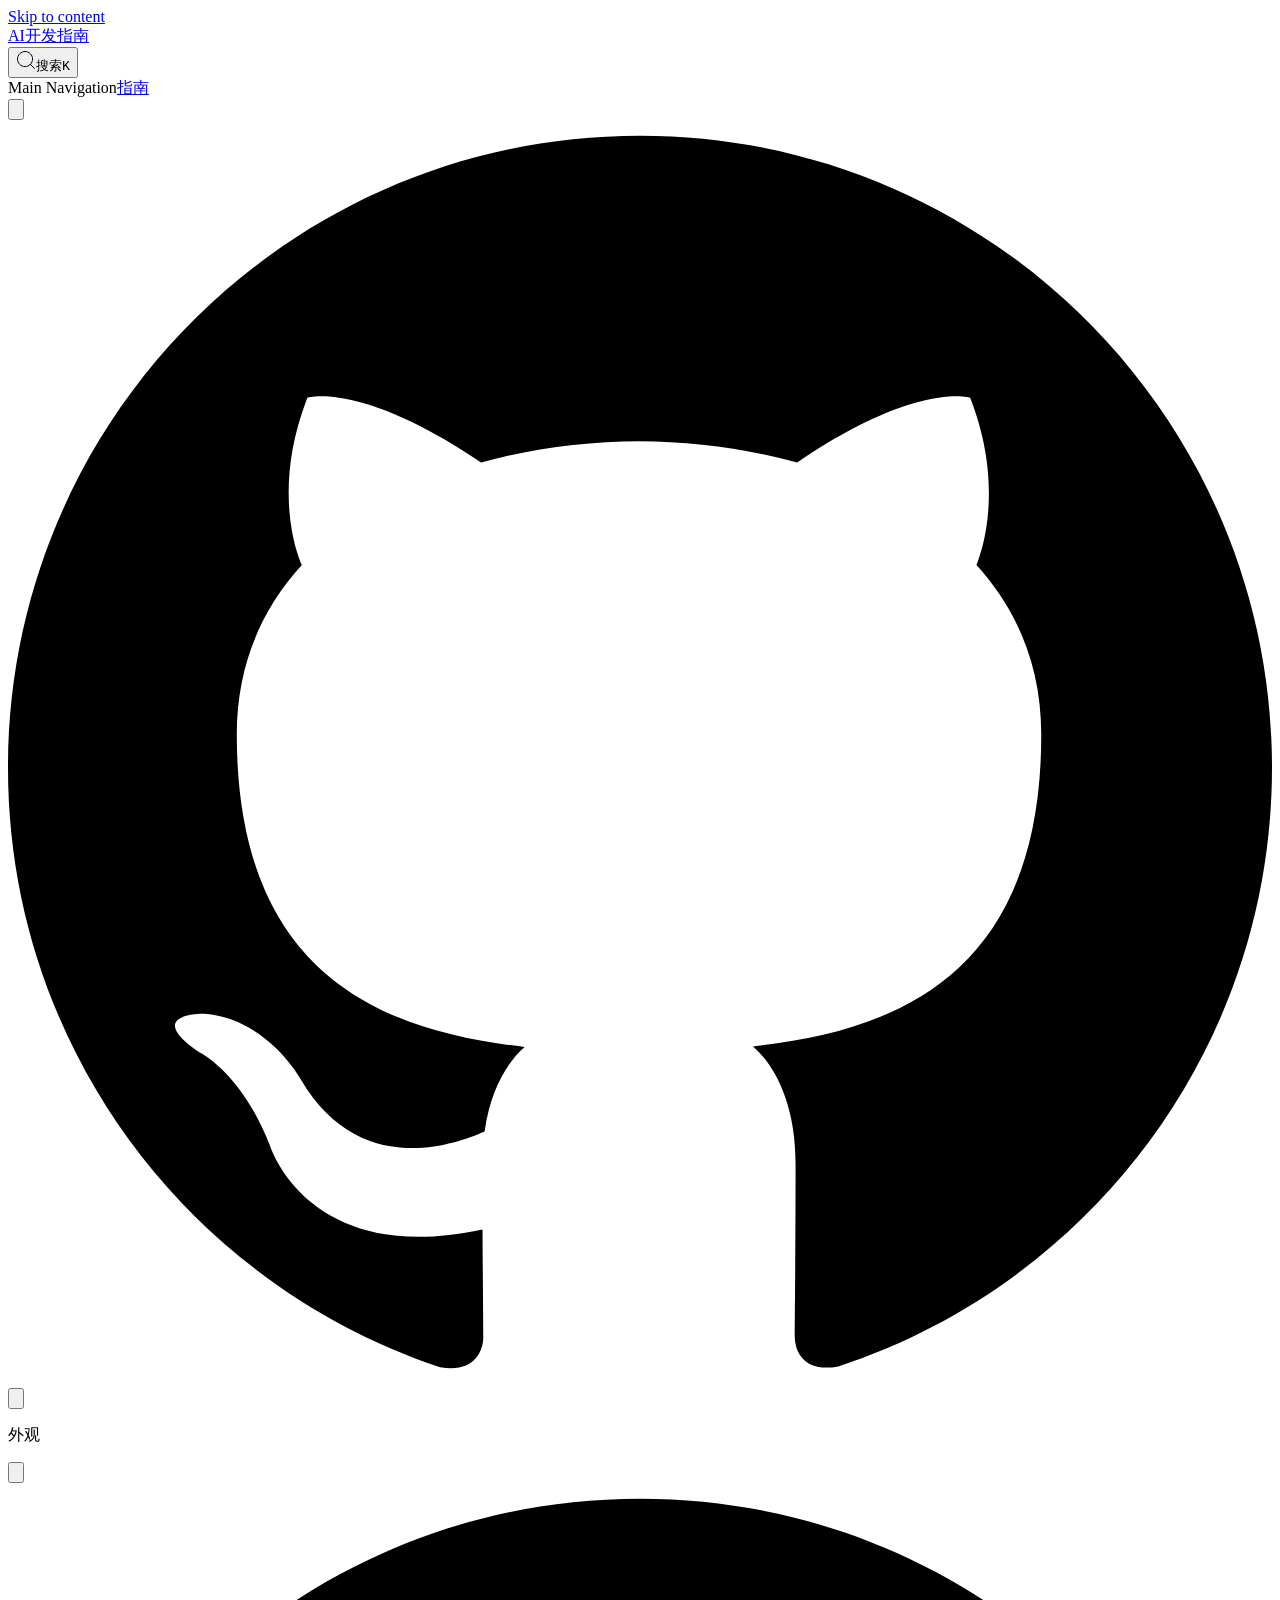
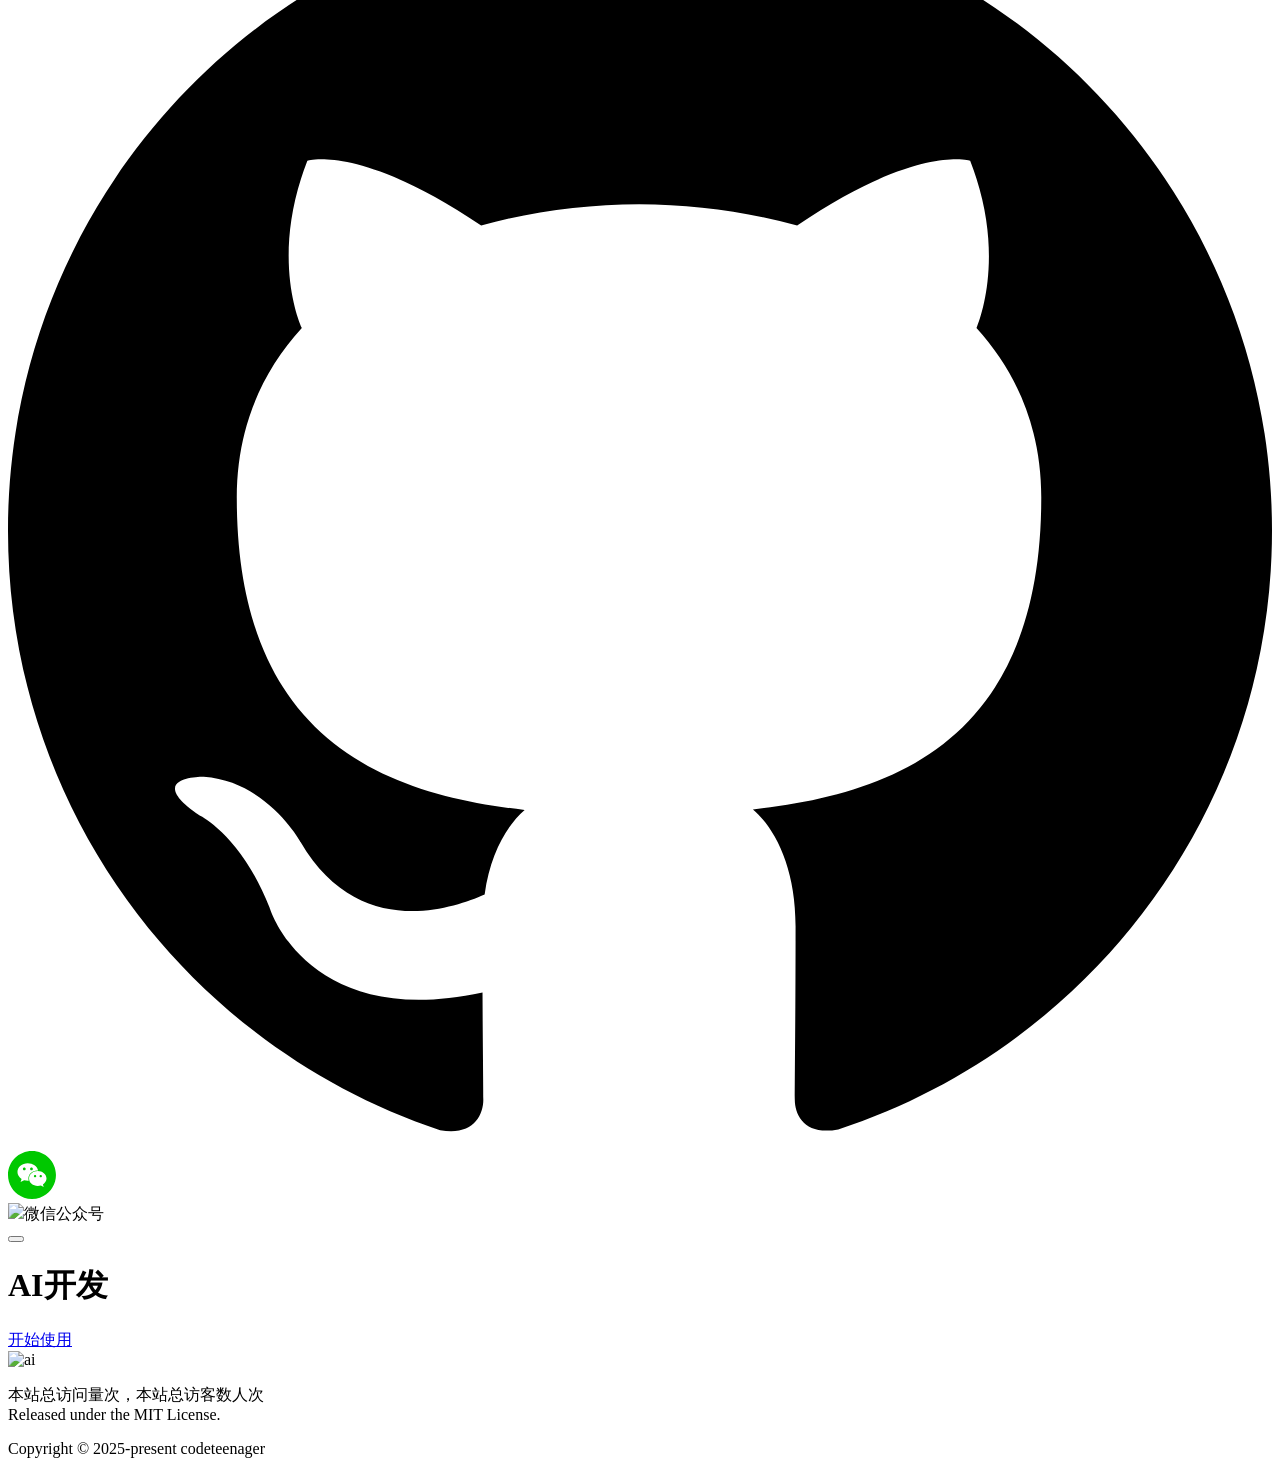
==== index.html @ c63dc7d6 "Deploying to gh-pages from  @ e956823aac131b522f1130455cb0c919889acaf4 🚀" ====
<!DOCTYPE html>
<html lang="en-US" dir="ltr">
  <head>
    <meta charset="utf-8">
    <meta name="viewport" content="width=device-width,initial-scale=1">
    <title>AI开发指南</title>
    <meta name="description" content="AI开发指南">
    <link rel="preload stylesheet" href="/docs/assets/style.d307efa9.css" as="style">
    
    <script type="module" src="/docs/assets/app.c7689773.js"></script>
    <link rel="preload" href="/docs/assets/inter-roman-latin.2ed14f66.woff2" as="font" type="font/woff2" crossorigin="">
    <link rel="modulepreload" href="/docs/assets/chunks/framework.d680e671.js">
    <link rel="modulepreload" href="/docs/assets/chunks/theme.af31222c.js">
    <link rel="modulepreload" href="/docs/assets/index.md.15b6eaf3.lean.js">
    <link rel="icon" href="/favicon.ico">
    <script charset="utf-8" async src="//busuanzi.ibruce.info/busuanzi/2.3/busuanzi.pure.mini.js"></script>
    <script charset="utf-8" async src="https://readmore.openwrite.cn/js/readmore.js"></script>
    <script id="check-dark-mode">(()=>{const e=localStorage.getItem("vitepress-theme-appearance")||"auto",a=window.matchMedia("(prefers-color-scheme: dark)").matches;(!e||e==="auto"?a:e==="dark")&&document.documentElement.classList.add("dark")})();</script>
    <script id="check-mac-os">document.documentElement.classList.toggle("mac",/Mac|iPhone|iPod|iPad/i.test(navigator.platform));</script>
  </head>
  <body>
    <div id="app"><div class="Layout" data-v-5a346dfe><!--[--><!--]--><!--[--><span tabindex="-1" data-v-0f60ec36></span><a href="#VPContent" class="VPSkipLink visually-hidden" data-v-0f60ec36> Skip to content </a><!--]--><!----><header class="VPNav" data-v-5a346dfe data-v-ae24b3ad><div class="VPNavBar" data-v-ae24b3ad data-v-a0fd61f4><div class="container" data-v-a0fd61f4><div class="title" data-v-a0fd61f4><div class="VPNavBarTitle" data-v-a0fd61f4 data-v-86d1bed8><a class="title" href="/docs/" data-v-86d1bed8><!--[--><!--]--><!----><!--[-->AI开发指南<!--]--><!--[--><!--]--></a></div></div><div class="content" data-v-a0fd61f4><div class="curtain" data-v-a0fd61f4></div><div class="content-body" data-v-a0fd61f4><!--[--><!--]--><div class="VPNavBarSearch search" data-v-a0fd61f4><!--[--><!----><div id="local-search"><button type="button" class="DocSearch DocSearch-Button" aria-label="搜索"><span class="DocSearch-Button-Container"><svg class="DocSearch-Search-Icon" width="20" height="20" viewBox="0 0 20 20" aria-label="search icon"><path d="M14.386 14.386l4.0877 4.0877-4.0877-4.0877c-2.9418 2.9419-7.7115 2.9419-10.6533 0-2.9419-2.9418-2.9419-7.7115 0-10.6533 2.9418-2.9419 7.7115-2.9419 10.6533 0 2.9419 2.9418 2.9419 7.7115 0 10.6533z" stroke="currentColor" fill="none" fill-rule="evenodd" stroke-linecap="round" stroke-linejoin="round"></path></svg><span class="DocSearch-Button-Placeholder">搜索</span></span><span class="DocSearch-Button-Keys"><kbd class="DocSearch-Button-Key"></kbd><kbd class="DocSearch-Button-Key">K</kbd></span></button></div><!--]--></div><nav aria-labelledby="main-nav-aria-label" class="VPNavBarMenu menu" data-v-a0fd61f4 data-v-7f418b0f><span id="main-nav-aria-label" class="visually-hidden" data-v-7f418b0f>Main Navigation</span><!--[--><!--[--><a class="VPLink link VPNavBarMenuLink" href="/docs/guide/index.html" tabindex="0" data-v-7f418b0f data-v-42ef59de><!--[--><span data-v-42ef59de>指南</span><!--]--></a><!--]--><!--]--></nav><!----><div class="VPNavBarAppearance appearance" data-v-a0fd61f4 data-v-e6aabb21><button class="VPSwitch VPSwitchAppearance" type="button" role="switch" title="toggle dark mode" aria-checked="false" data-v-e6aabb21 data-v-ce54a7d1 data-v-b1685198><span class="check" data-v-b1685198><span class="icon" data-v-b1685198><!--[--><svg xmlns="http://www.w3.org/2000/svg" aria-hidden="true" focusable="false" viewbox="0 0 24 24" class="sun" data-v-ce54a7d1><path d="M12,18c-3.3,0-6-2.7-6-6s2.7-6,6-6s6,2.7,6,6S15.3,18,12,18zM12,8c-2.2,0-4,1.8-4,4c0,2.2,1.8,4,4,4c2.2,0,4-1.8,4-4C16,9.8,14.2,8,12,8z"></path><path d="M12,4c-0.6,0-1-0.4-1-1V1c0-0.6,0.4-1,1-1s1,0.4,1,1v2C13,3.6,12.6,4,12,4z"></path><path d="M12,24c-0.6,0-1-0.4-1-1v-2c0-0.6,0.4-1,1-1s1,0.4,1,1v2C13,23.6,12.6,24,12,24z"></path><path d="M5.6,6.6c-0.3,0-0.5-0.1-0.7-0.3L3.5,4.9c-0.4-0.4-0.4-1,0-1.4s1-0.4,1.4,0l1.4,1.4c0.4,0.4,0.4,1,0,1.4C6.2,6.5,5.9,6.6,5.6,6.6z"></path><path d="M19.8,20.8c-0.3,0-0.5-0.1-0.7-0.3l-1.4-1.4c-0.4-0.4-0.4-1,0-1.4s1-0.4,1.4,0l1.4,1.4c0.4,0.4,0.4,1,0,1.4C20.3,20.7,20,20.8,19.8,20.8z"></path><path d="M3,13H1c-0.6,0-1-0.4-1-1s0.4-1,1-1h2c0.6,0,1,0.4,1,1S3.6,13,3,13z"></path><path d="M23,13h-2c-0.6,0-1-0.4-1-1s0.4-1,1-1h2c0.6,0,1,0.4,1,1S23.6,13,23,13z"></path><path d="M4.2,20.8c-0.3,0-0.5-0.1-0.7-0.3c-0.4-0.4-0.4-1,0-1.4l1.4-1.4c0.4-0.4,1-0.4,1.4,0s0.4,1,0,1.4l-1.4,1.4C4.7,20.7,4.5,20.8,4.2,20.8z"></path><path d="M18.4,6.6c-0.3,0-0.5-0.1-0.7-0.3c-0.4-0.4-0.4-1,0-1.4l1.4-1.4c0.4-0.4,1-0.4,1.4,0s0.4,1,0,1.4l-1.4,1.4C18.9,6.5,18.6,6.6,18.4,6.6z"></path></svg><svg xmlns="http://www.w3.org/2000/svg" aria-hidden="true" focusable="false" viewbox="0 0 24 24" class="moon" data-v-ce54a7d1><path d="M12.1,22c-0.3,0-0.6,0-0.9,0c-5.5-0.5-9.5-5.4-9-10.9c0.4-4.8,4.2-8.6,9-9c0.4,0,0.8,0.2,1,0.5c0.2,0.3,0.2,0.8-0.1,1.1c-2,2.7-1.4,6.4,1.3,8.4c2.1,1.6,5,1.6,7.1,0c0.3-0.2,0.7-0.3,1.1-0.1c0.3,0.2,0.5,0.6,0.5,1c-0.2,2.7-1.5,5.1-3.6,6.8C16.6,21.2,14.4,22,12.1,22zM9.3,4.4c-2.9,1-5,3.6-5.2,6.8c-0.4,4.4,2.8,8.3,7.2,8.7c2.1,0.2,4.2-0.4,5.8-1.8c1.1-0.9,1.9-2.1,2.4-3.4c-2.5,0.9-5.3,0.5-7.5-1.1C9.2,11.4,8.1,7.7,9.3,4.4z"></path></svg><!--]--></span></span></button></div><div class="VPSocialLinks VPNavBarSocialLinks social-links" data-v-a0fd61f4 data-v-0394ad82 data-v-7bc22406><!--[--><a class="VPSocialLink no-icon" href="https://github.com/codeteenager/FE" aria-label="github" target="_blank" rel="noopener" data-v-7bc22406 data-v-f80f8133><svg role="img" viewBox="0 0 24 24" xmlns="http://www.w3.org/2000/svg"><title>GitHub</title><path d="M12 .297c-6.63 0-12 5.373-12 12 0 5.303 3.438 9.8 8.205 11.385.6.113.82-.258.82-.577 0-.285-.01-1.04-.015-2.04-3.338.724-4.042-1.61-4.042-1.61C4.422 18.07 3.633 17.7 3.633 17.7c-1.087-.744.084-.729.084-.729 1.205.084 1.838 1.236 1.838 1.236 1.07 1.835 2.809 1.305 3.495.998.108-.776.417-1.305.76-1.605-2.665-.3-5.466-1.332-5.466-5.93 0-1.31.465-2.38 1.235-3.22-.135-.303-.54-1.523.105-3.176 0 0 1.005-.322 3.3 1.23.96-.267 1.98-.399 3-.405 1.02.006 2.04.138 3 .405 2.28-1.552 3.285-1.23 3.285-1.23.645 1.653.24 2.873.12 3.176.765.84 1.23 1.91 1.23 3.22 0 4.61-2.805 5.625-5.475 5.92.42.36.81 1.096.81 2.22 0 1.606-.015 2.896-.015 3.286 0 .315.21.69.825.57C20.565 22.092 24 17.592 24 12.297c0-6.627-5.373-12-12-12"/></svg></a><!--]--></div><div class="VPFlyout VPNavBarExtra extra" data-v-a0fd61f4 data-v-40855f84 data-v-9c007e85><button type="button" class="button" aria-haspopup="true" aria-expanded="false" aria-label="extra navigation" data-v-9c007e85><svg xmlns="http://www.w3.org/2000/svg" aria-hidden="true" focusable="false" viewbox="0 0 24 24" class="icon" data-v-9c007e85><circle cx="12" cy="12" r="2"></circle><circle cx="19" cy="12" r="2"></circle><circle cx="5" cy="12" r="2"></circle></svg></button><div class="menu" data-v-9c007e85><div class="VPMenu" data-v-9c007e85 data-v-e7ea1737><!----><!--[--><!--[--><!----><div class="group" data-v-40855f84><div class="item appearance" data-v-40855f84><p class="label" data-v-40855f84>外观</p><div class="appearance-action" data-v-40855f84><button class="VPSwitch VPSwitchAppearance" type="button" role="switch" title="toggle dark mode" aria-checked="false" data-v-40855f84 data-v-ce54a7d1 data-v-b1685198><span class="check" data-v-b1685198><span class="icon" data-v-b1685198><!--[--><svg xmlns="http://www.w3.org/2000/svg" aria-hidden="true" focusable="false" viewbox="0 0 24 24" class="sun" data-v-ce54a7d1><path d="M12,18c-3.3,0-6-2.7-6-6s2.7-6,6-6s6,2.7,6,6S15.3,18,12,18zM12,8c-2.2,0-4,1.8-4,4c0,2.2,1.8,4,4,4c2.2,0,4-1.8,4-4C16,9.8,14.2,8,12,8z"></path><path d="M12,4c-0.6,0-1-0.4-1-1V1c0-0.6,0.4-1,1-1s1,0.4,1,1v2C13,3.6,12.6,4,12,4z"></path><path d="M12,24c-0.6,0-1-0.4-1-1v-2c0-0.6,0.4-1,1-1s1,0.4,1,1v2C13,23.6,12.6,24,12,24z"></path><path d="M5.6,6.6c-0.3,0-0.5-0.1-0.7-0.3L3.5,4.9c-0.4-0.4-0.4-1,0-1.4s1-0.4,1.4,0l1.4,1.4c0.4,0.4,0.4,1,0,1.4C6.2,6.5,5.9,6.6,5.6,6.6z"></path><path d="M19.8,20.8c-0.3,0-0.5-0.1-0.7-0.3l-1.4-1.4c-0.4-0.4-0.4-1,0-1.4s1-0.4,1.4,0l1.4,1.4c0.4,0.4,0.4,1,0,1.4C20.3,20.7,20,20.8,19.8,20.8z"></path><path d="M3,13H1c-0.6,0-1-0.4-1-1s0.4-1,1-1h2c0.6,0,1,0.4,1,1S3.6,13,3,13z"></path><path d="M23,13h-2c-0.6,0-1-0.4-1-1s0.4-1,1-1h2c0.6,0,1,0.4,1,1S23.6,13,23,13z"></path><path d="M4.2,20.8c-0.3,0-0.5-0.1-0.7-0.3c-0.4-0.4-0.4-1,0-1.4l1.4-1.4c0.4-0.4,1-0.4,1.4,0s0.4,1,0,1.4l-1.4,1.4C4.7,20.7,4.5,20.8,4.2,20.8z"></path><path d="M18.4,6.6c-0.3,0-0.5-0.1-0.7-0.3c-0.4-0.4-0.4-1,0-1.4l1.4-1.4c0.4-0.4,1-0.4,1.4,0s0.4,1,0,1.4l-1.4,1.4C18.9,6.5,18.6,6.6,18.4,6.6z"></path></svg><svg xmlns="http://www.w3.org/2000/svg" aria-hidden="true" focusable="false" viewbox="0 0 24 24" class="moon" data-v-ce54a7d1><path d="M12.1,22c-0.3,0-0.6,0-0.9,0c-5.5-0.5-9.5-5.4-9-10.9c0.4-4.8,4.2-8.6,9-9c0.4,0,0.8,0.2,1,0.5c0.2,0.3,0.2,0.8-0.1,1.1c-2,2.7-1.4,6.4,1.3,8.4c2.1,1.6,5,1.6,7.1,0c0.3-0.2,0.7-0.3,1.1-0.1c0.3,0.2,0.5,0.6,0.5,1c-0.2,2.7-1.5,5.1-3.6,6.8C16.6,21.2,14.4,22,12.1,22zM9.3,4.4c-2.9,1-5,3.6-5.2,6.8c-0.4,4.4,2.8,8.3,7.2,8.7c2.1,0.2,4.2-0.4,5.8-1.8c1.1-0.9,1.9-2.1,2.4-3.4c-2.5,0.9-5.3,0.5-7.5-1.1C9.2,11.4,8.1,7.7,9.3,4.4z"></path></svg><!--]--></span></span></button></div></div></div><div class="group" data-v-40855f84><div class="item social-links" data-v-40855f84><div class="VPSocialLinks social-links-list" data-v-40855f84 data-v-7bc22406><!--[--><a class="VPSocialLink no-icon" href="https://github.com/codeteenager/FE" aria-label="github" target="_blank" rel="noopener" data-v-7bc22406 data-v-f80f8133><svg role="img" viewBox="0 0 24 24" xmlns="http://www.w3.org/2000/svg"><title>GitHub</title><path d="M12 .297c-6.63 0-12 5.373-12 12 0 5.303 3.438 9.8 8.205 11.385.6.113.82-.258.82-.577 0-.285-.01-1.04-.015-2.04-3.338.724-4.042-1.61-4.042-1.61C4.422 18.07 3.633 17.7 3.633 17.7c-1.087-.744.084-.729.084-.729 1.205.084 1.838 1.236 1.838 1.236 1.07 1.835 2.809 1.305 3.495.998.108-.776.417-1.305.76-1.605-2.665-.3-5.466-1.332-5.466-5.93 0-1.31.465-2.38 1.235-3.22-.135-.303-.54-1.523.105-3.176 0 0 1.005-.322 3.3 1.23.96-.267 1.98-.399 3-.405 1.02.006 2.04.138 3 .405 2.28-1.552 3.285-1.23 3.285-1.23.645 1.653.24 2.873.12 3.176.765.84 1.23 1.91 1.23 3.22 0 4.61-2.805 5.625-5.475 5.92.42.36.81 1.096.81 2.22 0 1.606-.015 2.896-.015 3.286 0 .315.21.69.825.57C20.565 22.092 24 17.592 24 12.297c0-6.627-5.373-12-12-12"/></svg></a><!--]--></div></div></div><!--]--><!--]--></div></div></div><!--[--><!--[--><!--[--><div class="VPSocialLinks VPNavBarSocialLinks social-links" data-v-3c843f7c><a class="VPSocialLink app" aria-label="weixin" data-v-3c843f7c><svg t="1701186907114" class="icon" viewBox="0 0 1024 1024" version="1.1" xmlns="http://www.w3.org/2000/svg" p-id="17908" width="48" height="48" data-v-3c843f7c><path d="M347.729118 353.0242c-16.487119 0-29.776737 13.389539-29.776737 29.776737S331.241998 412.677596 347.729118 412.677596s29.776737-13.389539 29.776737-29.776737-13.289617-29.876659-29.776737-29.876659zM577.749415 511.800156c-13.689305 0-24.880562 11.091335-24.880563 24.880562 0 13.689305 11.091335 24.880562 24.880563 24.880562 13.689305 0 24.880562-11.191257 24.880562-24.880562s-11.191257-24.880562-24.880562-24.880562zM500.909446 412.677596c16.487119 0 29.776737-13.389539 29.776737-29.776737s-13.389539-29.776737-29.776737-29.776737c-16.487119 0-29.776737 13.389539-29.776737 29.776737s13.289617 29.776737 29.776737 29.776737zM698.455113 511.600312c-13.689305 0-24.880562 11.091335-24.880562 24.880562 0 13.689305 11.091335 24.880562 24.880562 24.880562 13.689305 0 24.880562-11.091335 24.880562-24.880562-0.099922-13.689305-11.191257-24.880562-24.880562-24.880562z" fill="#00C800" p-id="17909" data-v-3c843f7c></path><path d="M511.601093 0.799375C229.12178 0.799375 0.000781 229.820453 0.000781 512.399688s229.021077 511.600312 511.600312 511.600312 511.600312-229.021077 511.600312-511.600312S794.180328 0.799375 511.601093 0.799375z m-90.229508 634.504294c-27.37861 0-49.361436-5.595628-76.839969-10.991413l-76.640125 38.469945 21.882904-65.948477c-54.957065-38.370023-87.73146-87.831382-87.73146-148.084309 0-104.318501 98.722873-186.554254 219.32865-186.554255 107.815769 0 202.34192 65.648712 221.327088 153.979703-6.994536-0.799375-13.989071-1.298985-21.083529-1.298985-104.118657 0-186.454333 77.739266-186.454332 173.564403 0 15.98751 2.498048 31.275566 6.794692 45.964091-6.794692 0.599532-13.689305 0.899297-20.583919 0.899297z m323.547228 76.839969l16.48712 54.757221-60.153006-32.874317c-21.882904 5.495706-43.965652 10.991413-65.848555 10.991413-104.318501 0-186.554254-71.344262-186.554255-159.175644 0-87.631538 82.135831-159.175644 186.554255-159.175644 98.523029 0 186.254489 71.444184 186.254488 159.175644 0.099922 49.461358-32.774395 93.227166-76.740047 126.301327z" fill="#00C800" p-id="17910" data-v-3c843f7c></path></svg><div class="qrcode" data-v-3c843f7c><img class="icon" src="/docs/weixin.jpg" data-v-3c843f7c><span data-v-3c843f7c>微信公众号</span></div></a></div><!--]--><!--]--><!--]--><button type="button" class="VPNavBarHamburger hamburger" aria-label="mobile navigation" aria-expanded="false" aria-controls="VPNavScreen" data-v-a0fd61f4 data-v-e5dd9c1c><span class="container" data-v-e5dd9c1c><span class="top" data-v-e5dd9c1c></span><span class="middle" data-v-e5dd9c1c></span><span class="bottom" data-v-e5dd9c1c></span></span></button></div></div></div></div><!----></header><!----><!----><div class="VPContent is-home" id="VPContent" data-v-5a346dfe data-v-669faec9><div class="VPHome" data-v-669faec9 data-v-d82743a8><!--[--><!--]--><div class="VPHero has-image VPHomeHero" data-v-d82743a8 data-v-da5d1713><div class="container" data-v-da5d1713><div class="main" data-v-da5d1713><!--[--><h1 class="name" data-v-da5d1713><span class="clip" data-v-da5d1713>AI开发</span></h1><!----><!----><!--]--><div class="actions" data-v-da5d1713><!--[--><div class="action" data-v-da5d1713><a class="VPButton medium brand" href="/docs/guide/index.html" data-v-da5d1713 data-v-c1c5efc1>开始使用</a></div><!--]--></div></div><div class="image" data-v-da5d1713><div class="image-container" data-v-da5d1713><div class="image-bg" data-v-da5d1713></div><!--[--><!--[--><img class="VPImage image-src" src="/docs/banner.png" alt="ai" data-v-8426fc1a><!--]--><!--]--></div></div></div></div><!--[--><!--]--><!--[--><!--]--><!----><!--[--><!--]--><div style="position:relative;" data-v-d82743a8><div></div></div></div></div><footer class="VPFooter" data-v-5a346dfe data-v-e03eb2e1><div class="container" data-v-e03eb2e1><p class="message" data-v-e03eb2e1><span id="busuanzi_container_site_pv">本站总访问量<span id="busuanzi_value_site_pv"></span>次，本站总访客数<span id="busuanzi_value_site_uv"></span>人次</span><br/>Released under the MIT License.</p><p class="copyright" data-v-e03eb2e1>Copyright © 2025-present codeteenager</p></div></footer><!--[--><!--]--></div></div>
    <script>window.__VP_HASH_MAP__=JSON.parse("{\"index.md\":\"15b6eaf3\",\"guide_index.md\":\"867c8b36\"}");window.__VP_SITE_DATA__=JSON.parse("{\"lang\":\"en-US\",\"dir\":\"ltr\",\"title\":\"AI开发指南\",\"description\":\"AI开发指南\",\"base\":\"/docs/\",\"head\":[],\"appearance\":true,\"themeConfig\":{\"returnToTopLabel\":\"返回顶部\",\"darkModeSwitchLabel\":\"外观\",\"sidebarMenuLabel\":\"菜单\",\"search\":{\"provider\":\"local\",\"options\":{\"translations\":{\"button\":{\"buttonText\":\"搜索\",\"buttonAriaLabel\":\"搜索\"},\"modal\":{\"noResultsText\":\"无法找到相关结果\",\"resetButtonTitle\":\"清除查询条件\",\"footer\":{\"selectText\":\"选择\",\"navigateText\":\"切换\"}}}}},\"outlineBadges\":true,\"outlineTitle\":\"在本页面\",\"lastUpdatedText\":\"最近更新时间\",\"nav\":[{\"text\":\"指南\",\"link\":\"/guide/index\"}],\"footer\":{\"message\":\"<span id=\\\"busuanzi_container_site_pv\\\">本站总访问量<span id=\\\"busuanzi_value_site_pv\\\"></span>次，本站总访客数<span id=\\\"busuanzi_value_site_uv\\\"></span>人次</span><br/>Released under the MIT License.\",\"copyright\":\"Copyright © 2025-present codeteenager\"},\"socialLinks\":[{\"icon\":\"github\",\"link\":\"https://github.com/codeteenager/FE\"}],\"sidebar\":{\"/guide/\":[{\"text\":\"AI开发\",\"items\":[{\"text\":\"介绍\",\"link\":\"/guide/index\"}]}]},\"docFooter\":{\"prev\":\"上一页\",\"next\":\"下一页\"}},\"locales\":{},\"scrollOffset\":90,\"cleanUrls\":false}");</script>
    
  </body>
</html>
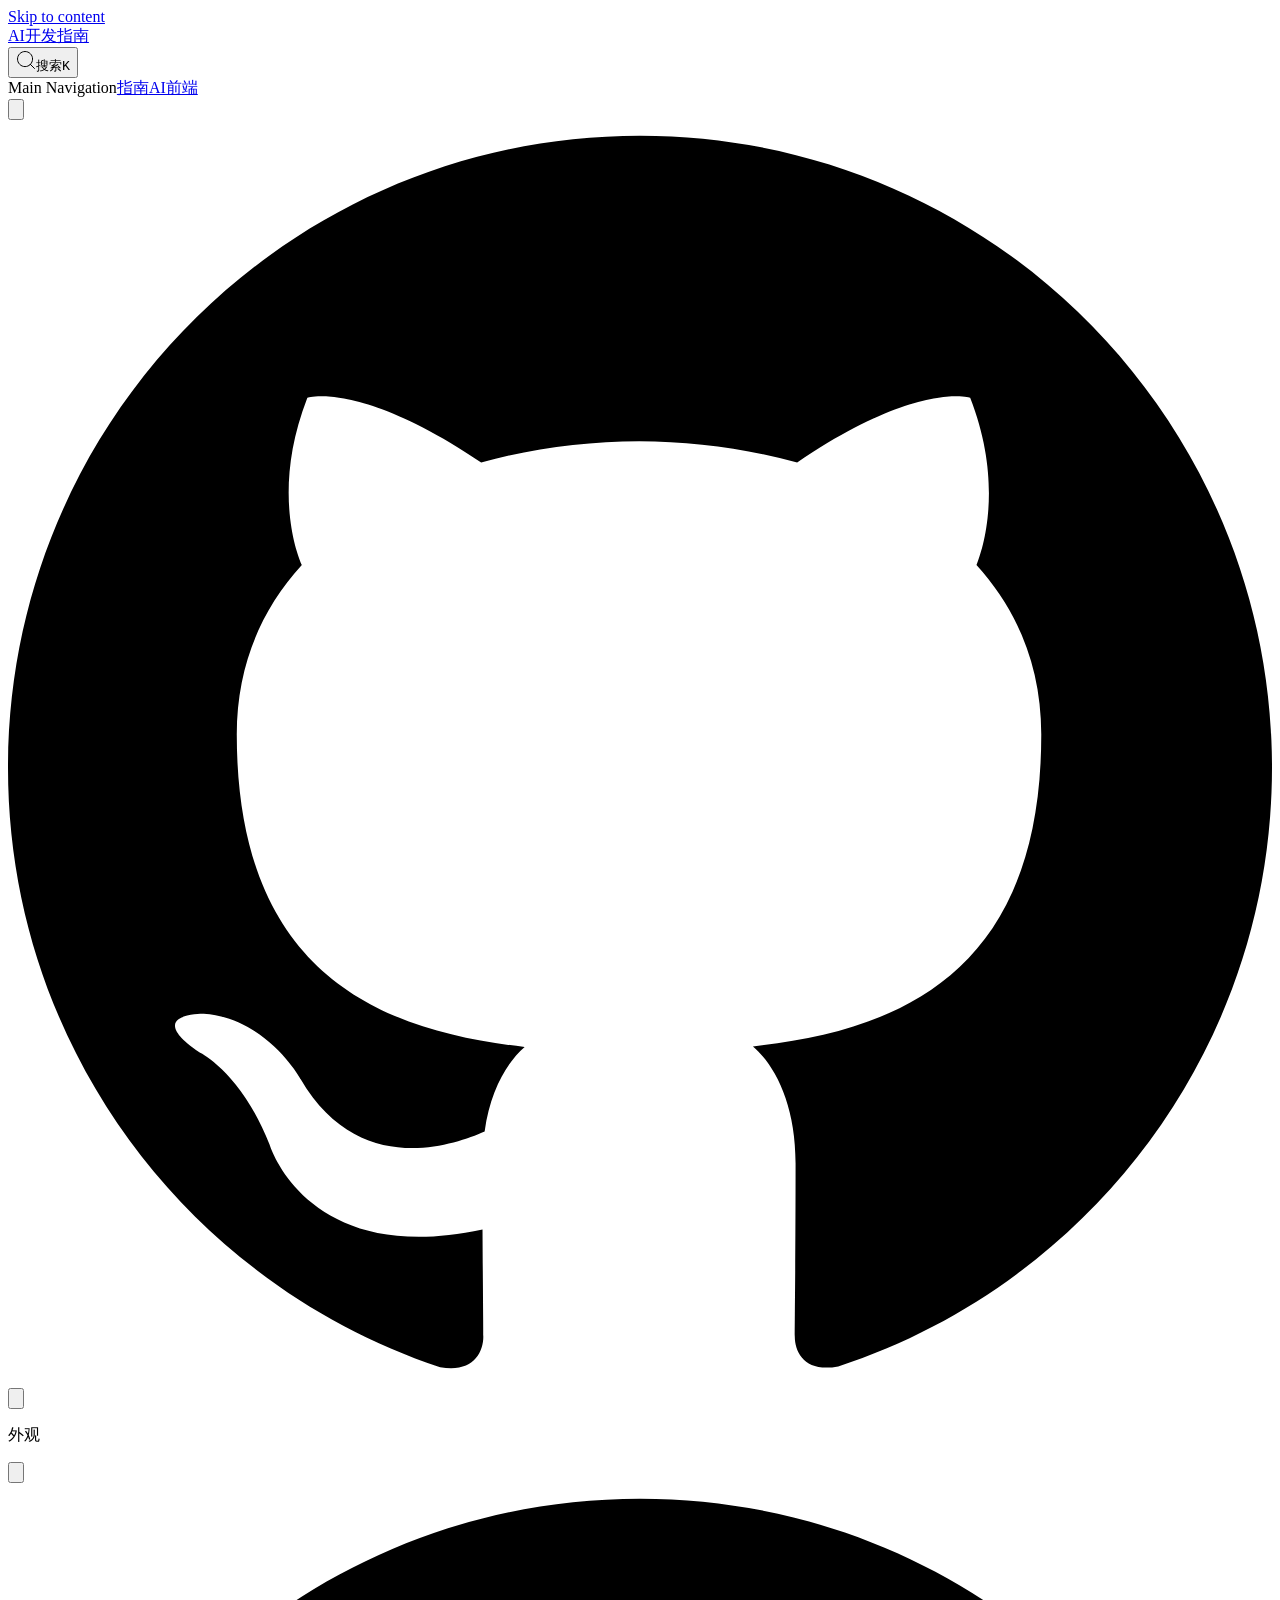
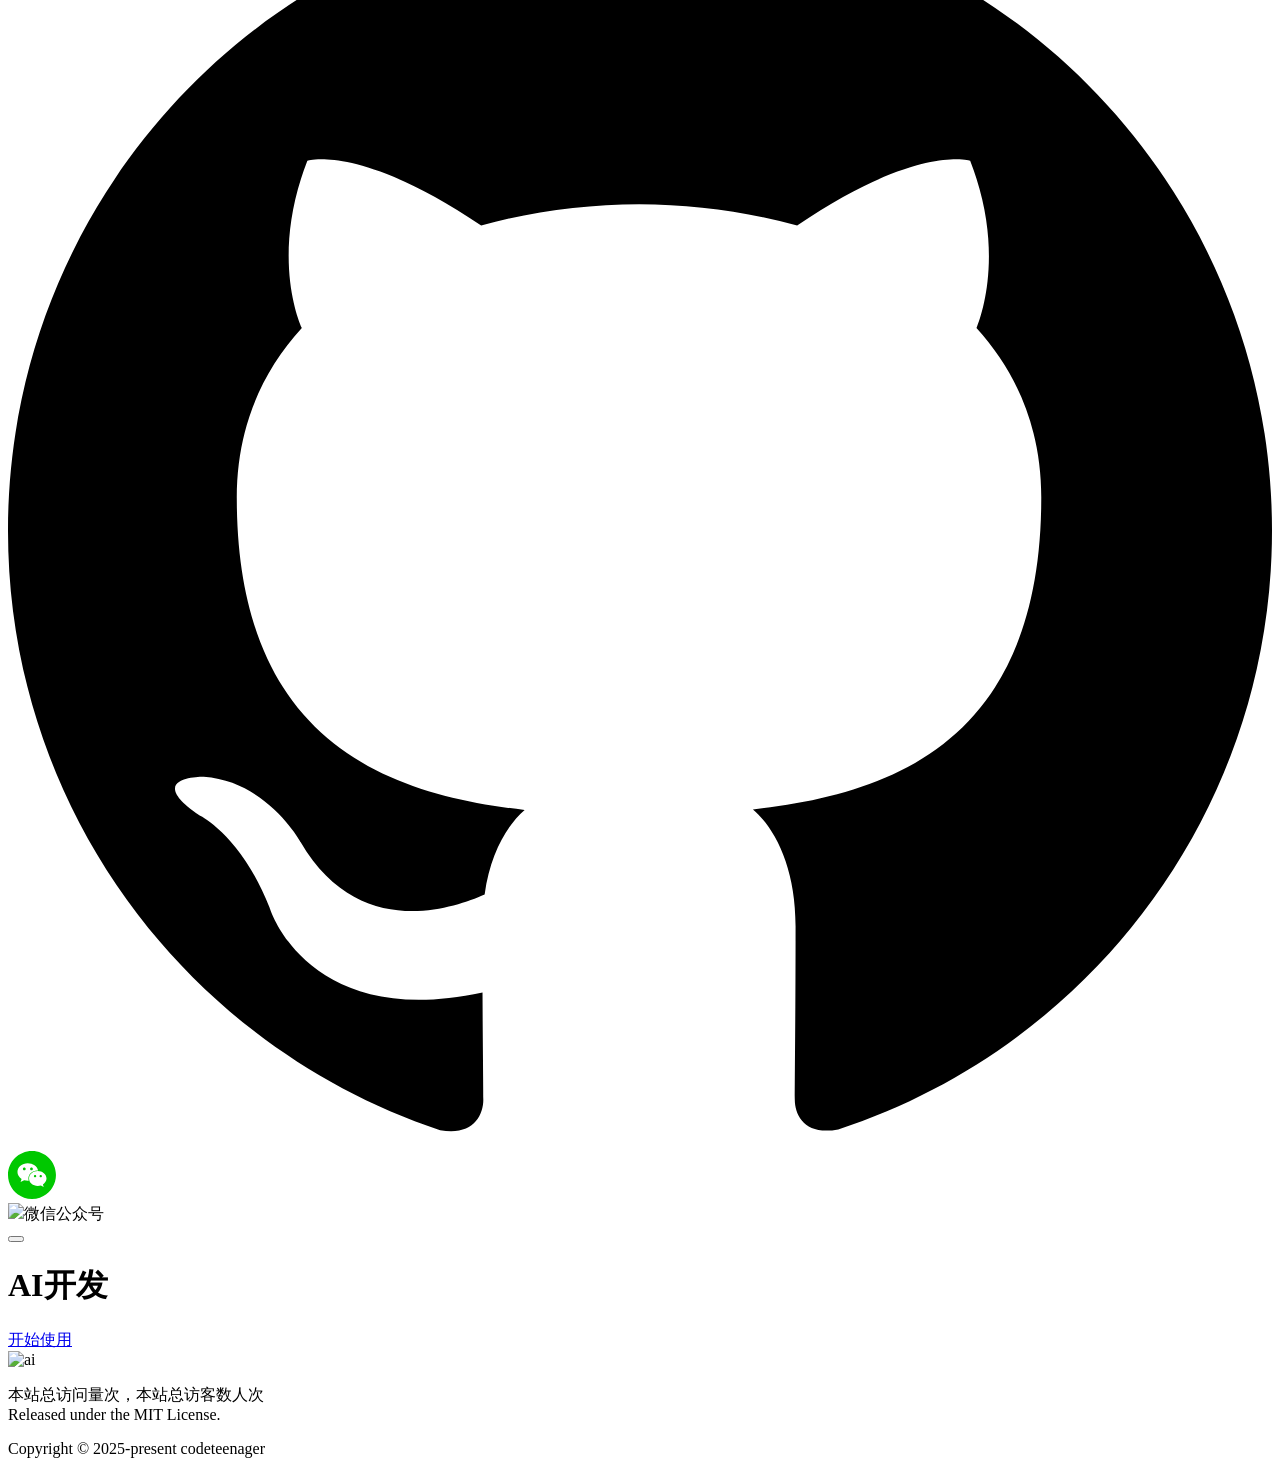
==== commit 3457b1b8: "Deploying to gh-pages from  @ 2adb23307ee5b996351b82f57587b954a636701d 🚀" ====
--- a/index.html
+++ b/index.html
@@ -7,11 +7,11 @@
     <meta name="description" content="AI开发指南">
     <link rel="preload stylesheet" href="/docs/assets/style.d307efa9.css" as="style">
     
-    <script type="module" src="/docs/assets/app.c7689773.js"></script>
+    <script type="module" src="/docs/assets/app.07133865.js"></script>
     <link rel="preload" href="/docs/assets/inter-roman-latin.2ed14f66.woff2" as="font" type="font/woff2" crossorigin="">
-    <link rel="modulepreload" href="/docs/assets/chunks/framework.d680e671.js">
-    <link rel="modulepreload" href="/docs/assets/chunks/theme.af31222c.js">
-    <link rel="modulepreload" href="/docs/assets/index.md.15b6eaf3.lean.js">
+    <link rel="modulepreload" href="/docs/assets/chunks/framework.68480265.js">
+    <link rel="modulepreload" href="/docs/assets/chunks/theme.44f3438e.js">
+    <link rel="modulepreload" href="/docs/assets/index.md.a7555324.lean.js">
     <link rel="icon" href="/favicon.ico">
     <script charset="utf-8" async src="//busuanzi.ibruce.info/busuanzi/2.3/busuanzi.pure.mini.js"></script>
     <script charset="utf-8" async src="https://readmore.openwrite.cn/js/readmore.js"></script>
@@ -19,8 +19,8 @@
     <script id="check-mac-os">document.documentElement.classList.toggle("mac",/Mac|iPhone|iPod|iPad/i.test(navigator.platform));</script>
   </head>
   <body>
-    <div id="app"><div class="Layout" data-v-5a346dfe><!--[--><!--]--><!--[--><span tabindex="-1" data-v-0f60ec36></span><a href="#VPContent" class="VPSkipLink visually-hidden" data-v-0f60ec36> Skip to content </a><!--]--><!----><header class="VPNav" data-v-5a346dfe data-v-ae24b3ad><div class="VPNavBar" data-v-ae24b3ad data-v-a0fd61f4><div class="container" data-v-a0fd61f4><div class="title" data-v-a0fd61f4><div class="VPNavBarTitle" data-v-a0fd61f4 data-v-86d1bed8><a class="title" href="/docs/" data-v-86d1bed8><!--[--><!--]--><!----><!--[-->AI开发指南<!--]--><!--[--><!--]--></a></div></div><div class="content" data-v-a0fd61f4><div class="curtain" data-v-a0fd61f4></div><div class="content-body" data-v-a0fd61f4><!--[--><!--]--><div class="VPNavBarSearch search" data-v-a0fd61f4><!--[--><!----><div id="local-search"><button type="button" class="DocSearch DocSearch-Button" aria-label="搜索"><span class="DocSearch-Button-Container"><svg class="DocSearch-Search-Icon" width="20" height="20" viewBox="0 0 20 20" aria-label="search icon"><path d="M14.386 14.386l4.0877 4.0877-4.0877-4.0877c-2.9418 2.9419-7.7115 2.9419-10.6533 0-2.9419-2.9418-2.9419-7.7115 0-10.6533 2.9418-2.9419 7.7115-2.9419 10.6533 0 2.9419 2.9418 2.9419 7.7115 0 10.6533z" stroke="currentColor" fill="none" fill-rule="evenodd" stroke-linecap="round" stroke-linejoin="round"></path></svg><span class="DocSearch-Button-Placeholder">搜索</span></span><span class="DocSearch-Button-Keys"><kbd class="DocSearch-Button-Key"></kbd><kbd class="DocSearch-Button-Key">K</kbd></span></button></div><!--]--></div><nav aria-labelledby="main-nav-aria-label" class="VPNavBarMenu menu" data-v-a0fd61f4 data-v-7f418b0f><span id="main-nav-aria-label" class="visually-hidden" data-v-7f418b0f>Main Navigation</span><!--[--><!--[--><a class="VPLink link VPNavBarMenuLink" href="/docs/guide/index.html" tabindex="0" data-v-7f418b0f data-v-42ef59de><!--[--><span data-v-42ef59de>指南</span><!--]--></a><!--]--><!--]--></nav><!----><div class="VPNavBarAppearance appearance" data-v-a0fd61f4 data-v-e6aabb21><button class="VPSwitch VPSwitchAppearance" type="button" role="switch" title="toggle dark mode" aria-checked="false" data-v-e6aabb21 data-v-ce54a7d1 data-v-b1685198><span class="check" data-v-b1685198><span class="icon" data-v-b1685198><!--[--><svg xmlns="http://www.w3.org/2000/svg" aria-hidden="true" focusable="false" viewbox="0 0 24 24" class="sun" data-v-ce54a7d1><path d="M12,18c-3.3,0-6-2.7-6-6s2.7-6,6-6s6,2.7,6,6S15.3,18,12,18zM12,8c-2.2,0-4,1.8-4,4c0,2.2,1.8,4,4,4c2.2,0,4-1.8,4-4C16,9.8,14.2,8,12,8z"></path><path d="M12,4c-0.6,0-1-0.4-1-1V1c0-0.6,0.4-1,1-1s1,0.4,1,1v2C13,3.6,12.6,4,12,4z"></path><path d="M12,24c-0.6,0-1-0.4-1-1v-2c0-0.6,0.4-1,1-1s1,0.4,1,1v2C13,23.6,12.6,24,12,24z"></path><path d="M5.6,6.6c-0.3,0-0.5-0.1-0.7-0.3L3.5,4.9c-0.4-0.4-0.4-1,0-1.4s1-0.4,1.4,0l1.4,1.4c0.4,0.4,0.4,1,0,1.4C6.2,6.5,5.9,6.6,5.6,6.6z"></path><path d="M19.8,20.8c-0.3,0-0.5-0.1-0.7-0.3l-1.4-1.4c-0.4-0.4-0.4-1,0-1.4s1-0.4,1.4,0l1.4,1.4c0.4,0.4,0.4,1,0,1.4C20.3,20.7,20,20.8,19.8,20.8z"></path><path d="M3,13H1c-0.6,0-1-0.4-1-1s0.4-1,1-1h2c0.6,0,1,0.4,1,1S3.6,13,3,13z"></path><path d="M23,13h-2c-0.6,0-1-0.4-1-1s0.4-1,1-1h2c0.6,0,1,0.4,1,1S23.6,13,23,13z"></path><path d="M4.2,20.8c-0.3,0-0.5-0.1-0.7-0.3c-0.4-0.4-0.4-1,0-1.4l1.4-1.4c0.4-0.4,1-0.4,1.4,0s0.4,1,0,1.4l-1.4,1.4C4.7,20.7,4.5,20.8,4.2,20.8z"></path><path d="M18.4,6.6c-0.3,0-0.5-0.1-0.7-0.3c-0.4-0.4-0.4-1,0-1.4l1.4-1.4c0.4-0.4,1-0.4,1.4,0s0.4,1,0,1.4l-1.4,1.4C18.9,6.5,18.6,6.6,18.4,6.6z"></path></svg><svg xmlns="http://www.w3.org/2000/svg" aria-hidden="true" focusable="false" viewbox="0 0 24 24" class="moon" data-v-ce54a7d1><path d="M12.1,22c-0.3,0-0.6,0-0.9,0c-5.5-0.5-9.5-5.4-9-10.9c0.4-4.8,4.2-8.6,9-9c0.4,0,0.8,0.2,1,0.5c0.2,0.3,0.2,0.8-0.1,1.1c-2,2.7-1.4,6.4,1.3,8.4c2.1,1.6,5,1.6,7.1,0c0.3-0.2,0.7-0.3,1.1-0.1c0.3,0.2,0.5,0.6,0.5,1c-0.2,2.7-1.5,5.1-3.6,6.8C16.6,21.2,14.4,22,12.1,22zM9.3,4.4c-2.9,1-5,3.6-5.2,6.8c-0.4,4.4,2.8,8.3,7.2,8.7c2.1,0.2,4.2-0.4,5.8-1.8c1.1-0.9,1.9-2.1,2.4-3.4c-2.5,0.9-5.3,0.5-7.5-1.1C9.2,11.4,8.1,7.7,9.3,4.4z"></path></svg><!--]--></span></span></button></div><div class="VPSocialLinks VPNavBarSocialLinks social-links" data-v-a0fd61f4 data-v-0394ad82 data-v-7bc22406><!--[--><a class="VPSocialLink no-icon" href="https://github.com/codeteenager/FE" aria-label="github" target="_blank" rel="noopener" data-v-7bc22406 data-v-f80f8133><svg role="img" viewBox="0 0 24 24" xmlns="http://www.w3.org/2000/svg"><title>GitHub</title><path d="M12 .297c-6.63 0-12 5.373-12 12 0 5.303 3.438 9.8 8.205 11.385.6.113.82-.258.82-.577 0-.285-.01-1.04-.015-2.04-3.338.724-4.042-1.61-4.042-1.61C4.422 18.07 3.633 17.7 3.633 17.7c-1.087-.744.084-.729.084-.729 1.205.084 1.838 1.236 1.838 1.236 1.07 1.835 2.809 1.305 3.495.998.108-.776.417-1.305.76-1.605-2.665-.3-5.466-1.332-5.466-5.93 0-1.31.465-2.38 1.235-3.22-.135-.303-.54-1.523.105-3.176 0 0 1.005-.322 3.3 1.23.96-.267 1.98-.399 3-.405 1.02.006 2.04.138 3 .405 2.28-1.552 3.285-1.23 3.285-1.23.645 1.653.24 2.873.12 3.176.765.84 1.23 1.91 1.23 3.22 0 4.61-2.805 5.625-5.475 5.92.42.36.81 1.096.81 2.22 0 1.606-.015 2.896-.015 3.286 0 .315.21.69.825.57C20.565 22.092 24 17.592 24 12.297c0-6.627-5.373-12-12-12"/></svg></a><!--]--></div><div class="VPFlyout VPNavBarExtra extra" data-v-a0fd61f4 data-v-40855f84 data-v-9c007e85><button type="button" class="button" aria-haspopup="true" aria-expanded="false" aria-label="extra navigation" data-v-9c007e85><svg xmlns="http://www.w3.org/2000/svg" aria-hidden="true" focusable="false" viewbox="0 0 24 24" class="icon" data-v-9c007e85><circle cx="12" cy="12" r="2"></circle><circle cx="19" cy="12" r="2"></circle><circle cx="5" cy="12" r="2"></circle></svg></button><div class="menu" data-v-9c007e85><div class="VPMenu" data-v-9c007e85 data-v-e7ea1737><!----><!--[--><!--[--><!----><div class="group" data-v-40855f84><div class="item appearance" data-v-40855f84><p class="label" data-v-40855f84>外观</p><div class="appearance-action" data-v-40855f84><button class="VPSwitch VPSwitchAppearance" type="button" role="switch" title="toggle dark mode" aria-checked="false" data-v-40855f84 data-v-ce54a7d1 data-v-b1685198><span class="check" data-v-b1685198><span class="icon" data-v-b1685198><!--[--><svg xmlns="http://www.w3.org/2000/svg" aria-hidden="true" focusable="false" viewbox="0 0 24 24" class="sun" data-v-ce54a7d1><path d="M12,18c-3.3,0-6-2.7-6-6s2.7-6,6-6s6,2.7,6,6S15.3,18,12,18zM12,8c-2.2,0-4,1.8-4,4c0,2.2,1.8,4,4,4c2.2,0,4-1.8,4-4C16,9.8,14.2,8,12,8z"></path><path d="M12,4c-0.6,0-1-0.4-1-1V1c0-0.6,0.4-1,1-1s1,0.4,1,1v2C13,3.6,12.6,4,12,4z"></path><path d="M12,24c-0.6,0-1-0.4-1-1v-2c0-0.6,0.4-1,1-1s1,0.4,1,1v2C13,23.6,12.6,24,12,24z"></path><path d="M5.6,6.6c-0.3,0-0.5-0.1-0.7-0.3L3.5,4.9c-0.4-0.4-0.4-1,0-1.4s1-0.4,1.4,0l1.4,1.4c0.4,0.4,0.4,1,0,1.4C6.2,6.5,5.9,6.6,5.6,6.6z"></path><path d="M19.8,20.8c-0.3,0-0.5-0.1-0.7-0.3l-1.4-1.4c-0.4-0.4-0.4-1,0-1.4s1-0.4,1.4,0l1.4,1.4c0.4,0.4,0.4,1,0,1.4C20.3,20.7,20,20.8,19.8,20.8z"></path><path d="M3,13H1c-0.6,0-1-0.4-1-1s0.4-1,1-1h2c0.6,0,1,0.4,1,1S3.6,13,3,13z"></path><path d="M23,13h-2c-0.6,0-1-0.4-1-1s0.4-1,1-1h2c0.6,0,1,0.4,1,1S23.6,13,23,13z"></path><path d="M4.2,20.8c-0.3,0-0.5-0.1-0.7-0.3c-0.4-0.4-0.4-1,0-1.4l1.4-1.4c0.4-0.4,1-0.4,1.4,0s0.4,1,0,1.4l-1.4,1.4C4.7,20.7,4.5,20.8,4.2,20.8z"></path><path d="M18.4,6.6c-0.3,0-0.5-0.1-0.7-0.3c-0.4-0.4-0.4-1,0-1.4l1.4-1.4c0.4-0.4,1-0.4,1.4,0s0.4,1,0,1.4l-1.4,1.4C18.9,6.5,18.6,6.6,18.4,6.6z"></path></svg><svg xmlns="http://www.w3.org/2000/svg" aria-hidden="true" focusable="false" viewbox="0 0 24 24" class="moon" data-v-ce54a7d1><path d="M12.1,22c-0.3,0-0.6,0-0.9,0c-5.5-0.5-9.5-5.4-9-10.9c0.4-4.8,4.2-8.6,9-9c0.4,0,0.8,0.2,1,0.5c0.2,0.3,0.2,0.8-0.1,1.1c-2,2.7-1.4,6.4,1.3,8.4c2.1,1.6,5,1.6,7.1,0c0.3-0.2,0.7-0.3,1.1-0.1c0.3,0.2,0.5,0.6,0.5,1c-0.2,2.7-1.5,5.1-3.6,6.8C16.6,21.2,14.4,22,12.1,22zM9.3,4.4c-2.9,1-5,3.6-5.2,6.8c-0.4,4.4,2.8,8.3,7.2,8.7c2.1,0.2,4.2-0.4,5.8-1.8c1.1-0.9,1.9-2.1,2.4-3.4c-2.5,0.9-5.3,0.5-7.5-1.1C9.2,11.4,8.1,7.7,9.3,4.4z"></path></svg><!--]--></span></span></button></div></div></div><div class="group" data-v-40855f84><div class="item social-links" data-v-40855f84><div class="VPSocialLinks social-links-list" data-v-40855f84 data-v-7bc22406><!--[--><a class="VPSocialLink no-icon" href="https://github.com/codeteenager/FE" aria-label="github" target="_blank" rel="noopener" data-v-7bc22406 data-v-f80f8133><svg role="img" viewBox="0 0 24 24" xmlns="http://www.w3.org/2000/svg"><title>GitHub</title><path d="M12 .297c-6.63 0-12 5.373-12 12 0 5.303 3.438 9.8 8.205 11.385.6.113.82-.258.82-.577 0-.285-.01-1.04-.015-2.04-3.338.724-4.042-1.61-4.042-1.61C4.422 18.07 3.633 17.7 3.633 17.7c-1.087-.744.084-.729.084-.729 1.205.084 1.838 1.236 1.838 1.236 1.07 1.835 2.809 1.305 3.495.998.108-.776.417-1.305.76-1.605-2.665-.3-5.466-1.332-5.466-5.93 0-1.31.465-2.38 1.235-3.22-.135-.303-.54-1.523.105-3.176 0 0 1.005-.322 3.3 1.23.96-.267 1.98-.399 3-.405 1.02.006 2.04.138 3 .405 2.28-1.552 3.285-1.23 3.285-1.23.645 1.653.24 2.873.12 3.176.765.84 1.23 1.91 1.23 3.22 0 4.61-2.805 5.625-5.475 5.92.42.36.81 1.096.81 2.22 0 1.606-.015 2.896-.015 3.286 0 .315.21.69.825.57C20.565 22.092 24 17.592 24 12.297c0-6.627-5.373-12-12-12"/></svg></a><!--]--></div></div></div><!--]--><!--]--></div></div></div><!--[--><!--[--><!--[--><div class="VPSocialLinks VPNavBarSocialLinks social-links" data-v-3c843f7c><a class="VPSocialLink app" aria-label="weixin" data-v-3c843f7c><svg t="1701186907114" class="icon" viewBox="0 0 1024 1024" version="1.1" xmlns="http://www.w3.org/2000/svg" p-id="17908" width="48" height="48" data-v-3c843f7c><path d="M347.729118 353.0242c-16.487119 0-29.776737 13.389539-29.776737 29.776737S331.241998 412.677596 347.729118 412.677596s29.776737-13.389539 29.776737-29.776737-13.289617-29.876659-29.776737-29.876659zM577.749415 511.800156c-13.689305 0-24.880562 11.091335-24.880563 24.880562 0 13.689305 11.091335 24.880562 24.880563 24.880562 13.689305 0 24.880562-11.191257 24.880562-24.880562s-11.191257-24.880562-24.880562-24.880562zM500.909446 412.677596c16.487119 0 29.776737-13.389539 29.776737-29.776737s-13.389539-29.776737-29.776737-29.776737c-16.487119 0-29.776737 13.389539-29.776737 29.776737s13.289617 29.776737 29.776737 29.776737zM698.455113 511.600312c-13.689305 0-24.880562 11.091335-24.880562 24.880562 0 13.689305 11.091335 24.880562 24.880562 24.880562 13.689305 0 24.880562-11.091335 24.880562-24.880562-0.099922-13.689305-11.191257-24.880562-24.880562-24.880562z" fill="#00C800" p-id="17909" data-v-3c843f7c></path><path d="M511.601093 0.799375C229.12178 0.799375 0.000781 229.820453 0.000781 512.399688s229.021077 511.600312 511.600312 511.600312 511.600312-229.021077 511.600312-511.600312S794.180328 0.799375 511.601093 0.799375z m-90.229508 634.504294c-27.37861 0-49.361436-5.595628-76.839969-10.991413l-76.640125 38.469945 21.882904-65.948477c-54.957065-38.370023-87.73146-87.831382-87.73146-148.084309 0-104.318501 98.722873-186.554254 219.32865-186.554255 107.815769 0 202.34192 65.648712 221.327088 153.979703-6.994536-0.799375-13.989071-1.298985-21.083529-1.298985-104.118657 0-186.454333 77.739266-186.454332 173.564403 0 15.98751 2.498048 31.275566 6.794692 45.964091-6.794692 0.599532-13.689305 0.899297-20.583919 0.899297z m323.547228 76.839969l16.48712 54.757221-60.153006-32.874317c-21.882904 5.495706-43.965652 10.991413-65.848555 10.991413-104.318501 0-186.554254-71.344262-186.554255-159.175644 0-87.631538 82.135831-159.175644 186.554255-159.175644 98.523029 0 186.254489 71.444184 186.254488 159.175644 0.099922 49.461358-32.774395 93.227166-76.740047 126.301327z" fill="#00C800" p-id="17910" data-v-3c843f7c></path></svg><div class="qrcode" data-v-3c843f7c><img class="icon" src="/docs/weixin.jpg" data-v-3c843f7c><span data-v-3c843f7c>微信公众号</span></div></a></div><!--]--><!--]--><!--]--><button type="button" class="VPNavBarHamburger hamburger" aria-label="mobile navigation" aria-expanded="false" aria-controls="VPNavScreen" data-v-a0fd61f4 data-v-e5dd9c1c><span class="container" data-v-e5dd9c1c><span class="top" data-v-e5dd9c1c></span><span class="middle" data-v-e5dd9c1c></span><span class="bottom" data-v-e5dd9c1c></span></span></button></div></div></div></div><!----></header><!----><!----><div class="VPContent is-home" id="VPContent" data-v-5a346dfe data-v-669faec9><div class="VPHome" data-v-669faec9 data-v-d82743a8><!--[--><!--]--><div class="VPHero has-image VPHomeHero" data-v-d82743a8 data-v-da5d1713><div class="container" data-v-da5d1713><div class="main" data-v-da5d1713><!--[--><h1 class="name" data-v-da5d1713><span class="clip" data-v-da5d1713>AI开发</span></h1><!----><!----><!--]--><div class="actions" data-v-da5d1713><!--[--><div class="action" data-v-da5d1713><a class="VPButton medium brand" href="/docs/guide/index.html" data-v-da5d1713 data-v-c1c5efc1>开始使用</a></div><!--]--></div></div><div class="image" data-v-da5d1713><div class="image-container" data-v-da5d1713><div class="image-bg" data-v-da5d1713></div><!--[--><!--[--><img class="VPImage image-src" src="/docs/banner.png" alt="ai" data-v-8426fc1a><!--]--><!--]--></div></div></div></div><!--[--><!--]--><!--[--><!--]--><!----><!--[--><!--]--><div style="position:relative;" data-v-d82743a8><div></div></div></div></div><footer class="VPFooter" data-v-5a346dfe data-v-e03eb2e1><div class="container" data-v-e03eb2e1><p class="message" data-v-e03eb2e1><span id="busuanzi_container_site_pv">本站总访问量<span id="busuanzi_value_site_pv"></span>次，本站总访客数<span id="busuanzi_value_site_uv"></span>人次</span><br/>Released under the MIT License.</p><p class="copyright" data-v-e03eb2e1>Copyright © 2025-present codeteenager</p></div></footer><!--[--><!--]--></div></div>
-    <script>window.__VP_HASH_MAP__=JSON.parse("{\"index.md\":\"15b6eaf3\",\"guide_index.md\":\"867c8b36\"}");window.__VP_SITE_DATA__=JSON.parse("{\"lang\":\"en-US\",\"dir\":\"ltr\",\"title\":\"AI开发指南\",\"description\":\"AI开发指南\",\"base\":\"/docs/\",\"head\":[],\"appearance\":true,\"themeConfig\":{\"returnToTopLabel\":\"返回顶部\",\"darkModeSwitchLabel\":\"外观\",\"sidebarMenuLabel\":\"菜单\",\"search\":{\"provider\":\"local\",\"options\":{\"translations\":{\"button\":{\"buttonText\":\"搜索\",\"buttonAriaLabel\":\"搜索\"},\"modal\":{\"noResultsText\":\"无法找到相关结果\",\"resetButtonTitle\":\"清除查询条件\",\"footer\":{\"selectText\":\"选择\",\"navigateText\":\"切换\"}}}}},\"outlineBadges\":true,\"outlineTitle\":\"在本页面\",\"lastUpdatedText\":\"最近更新时间\",\"nav\":[{\"text\":\"指南\",\"link\":\"/guide/index\"}],\"footer\":{\"message\":\"<span id=\\\"busuanzi_container_site_pv\\\">本站总访问量<span id=\\\"busuanzi_value_site_pv\\\"></span>次，本站总访客数<span id=\\\"busuanzi_value_site_uv\\\"></span>人次</span><br/>Released under the MIT License.\",\"copyright\":\"Copyright © 2025-present codeteenager\"},\"socialLinks\":[{\"icon\":\"github\",\"link\":\"https://github.com/codeteenager/FE\"}],\"sidebar\":{\"/guide/\":[{\"text\":\"AI开发\",\"items\":[{\"text\":\"介绍\",\"link\":\"/guide/index\"}]}]},\"docFooter\":{\"prev\":\"上一页\",\"next\":\"下一页\"}},\"locales\":{},\"scrollOffset\":90,\"cleanUrls\":false}");</script>
+    <div id="app"><div class="Layout" data-v-5a346dfe><!--[--><!--]--><!--[--><span tabindex="-1" data-v-0f60ec36></span><a href="#VPContent" class="VPSkipLink visually-hidden" data-v-0f60ec36> Skip to content </a><!--]--><!----><header class="VPNav" data-v-5a346dfe data-v-ae24b3ad><div class="VPNavBar" data-v-ae24b3ad data-v-a0fd61f4><div class="container" data-v-a0fd61f4><div class="title" data-v-a0fd61f4><div class="VPNavBarTitle" data-v-a0fd61f4 data-v-86d1bed8><a class="title" href="/docs/" data-v-86d1bed8><!--[--><!--]--><!----><!--[-->AI开发指南<!--]--><!--[--><!--]--></a></div></div><div class="content" data-v-a0fd61f4><div class="curtain" data-v-a0fd61f4></div><div class="content-body" data-v-a0fd61f4><!--[--><!--]--><div class="VPNavBarSearch search" data-v-a0fd61f4><!--[--><!----><div id="local-search"><button type="button" class="DocSearch DocSearch-Button" aria-label="搜索"><span class="DocSearch-Button-Container"><svg class="DocSearch-Search-Icon" width="20" height="20" viewBox="0 0 20 20" aria-label="search icon"><path d="M14.386 14.386l4.0877 4.0877-4.0877-4.0877c-2.9418 2.9419-7.7115 2.9419-10.6533 0-2.9419-2.9418-2.9419-7.7115 0-10.6533 2.9418-2.9419 7.7115-2.9419 10.6533 0 2.9419 2.9418 2.9419 7.7115 0 10.6533z" stroke="currentColor" fill="none" fill-rule="evenodd" stroke-linecap="round" stroke-linejoin="round"></path></svg><span class="DocSearch-Button-Placeholder">搜索</span></span><span class="DocSearch-Button-Keys"><kbd class="DocSearch-Button-Key"></kbd><kbd class="DocSearch-Button-Key">K</kbd></span></button></div><!--]--></div><nav aria-labelledby="main-nav-aria-label" class="VPNavBarMenu menu" data-v-a0fd61f4 data-v-7f418b0f><span id="main-nav-aria-label" class="visually-hidden" data-v-7f418b0f>Main Navigation</span><!--[--><!--[--><a class="VPLink link VPNavBarMenuLink" href="/docs/guide/index.html" tabindex="0" data-v-7f418b0f data-v-42ef59de><!--[--><span data-v-42ef59de>指南</span><!--]--></a><!--]--><!--[--><a class="VPLink link VPNavBarMenuLink" href="/docs/fe/index.html" tabindex="0" data-v-7f418b0f data-v-42ef59de><!--[--><span data-v-42ef59de>AI前端</span><!--]--></a><!--]--><!--]--></nav><!----><div class="VPNavBarAppearance appearance" data-v-a0fd61f4 data-v-e6aabb21><button class="VPSwitch VPSwitchAppearance" type="button" role="switch" title="toggle dark mode" aria-checked="false" data-v-e6aabb21 data-v-ce54a7d1 data-v-b1685198><span class="check" data-v-b1685198><span class="icon" data-v-b1685198><!--[--><svg xmlns="http://www.w3.org/2000/svg" aria-hidden="true" focusable="false" viewbox="0 0 24 24" class="sun" data-v-ce54a7d1><path d="M12,18c-3.3,0-6-2.7-6-6s2.7-6,6-6s6,2.7,6,6S15.3,18,12,18zM12,8c-2.2,0-4,1.8-4,4c0,2.2,1.8,4,4,4c2.2,0,4-1.8,4-4C16,9.8,14.2,8,12,8z"></path><path d="M12,4c-0.6,0-1-0.4-1-1V1c0-0.6,0.4-1,1-1s1,0.4,1,1v2C13,3.6,12.6,4,12,4z"></path><path d="M12,24c-0.6,0-1-0.4-1-1v-2c0-0.6,0.4-1,1-1s1,0.4,1,1v2C13,23.6,12.6,24,12,24z"></path><path d="M5.6,6.6c-0.3,0-0.5-0.1-0.7-0.3L3.5,4.9c-0.4-0.4-0.4-1,0-1.4s1-0.4,1.4,0l1.4,1.4c0.4,0.4,0.4,1,0,1.4C6.2,6.5,5.9,6.6,5.6,6.6z"></path><path d="M19.8,20.8c-0.3,0-0.5-0.1-0.7-0.3l-1.4-1.4c-0.4-0.4-0.4-1,0-1.4s1-0.4,1.4,0l1.4,1.4c0.4,0.4,0.4,1,0,1.4C20.3,20.7,20,20.8,19.8,20.8z"></path><path d="M3,13H1c-0.6,0-1-0.4-1-1s0.4-1,1-1h2c0.6,0,1,0.4,1,1S3.6,13,3,13z"></path><path d="M23,13h-2c-0.6,0-1-0.4-1-1s0.4-1,1-1h2c0.6,0,1,0.4,1,1S23.6,13,23,13z"></path><path d="M4.2,20.8c-0.3,0-0.5-0.1-0.7-0.3c-0.4-0.4-0.4-1,0-1.4l1.4-1.4c0.4-0.4,1-0.4,1.4,0s0.4,1,0,1.4l-1.4,1.4C4.7,20.7,4.5,20.8,4.2,20.8z"></path><path d="M18.4,6.6c-0.3,0-0.5-0.1-0.7-0.3c-0.4-0.4-0.4-1,0-1.4l1.4-1.4c0.4-0.4,1-0.4,1.4,0s0.4,1,0,1.4l-1.4,1.4C18.9,6.5,18.6,6.6,18.4,6.6z"></path></svg><svg xmlns="http://www.w3.org/2000/svg" aria-hidden="true" focusable="false" viewbox="0 0 24 24" class="moon" data-v-ce54a7d1><path d="M12.1,22c-0.3,0-0.6,0-0.9,0c-5.5-0.5-9.5-5.4-9-10.9c0.4-4.8,4.2-8.6,9-9c0.4,0,0.8,0.2,1,0.5c0.2,0.3,0.2,0.8-0.1,1.1c-2,2.7-1.4,6.4,1.3,8.4c2.1,1.6,5,1.6,7.1,0c0.3-0.2,0.7-0.3,1.1-0.1c0.3,0.2,0.5,0.6,0.5,1c-0.2,2.7-1.5,5.1-3.6,6.8C16.6,21.2,14.4,22,12.1,22zM9.3,4.4c-2.9,1-5,3.6-5.2,6.8c-0.4,4.4,2.8,8.3,7.2,8.7c2.1,0.2,4.2-0.4,5.8-1.8c1.1-0.9,1.9-2.1,2.4-3.4c-2.5,0.9-5.3,0.5-7.5-1.1C9.2,11.4,8.1,7.7,9.3,4.4z"></path></svg><!--]--></span></span></button></div><div class="VPSocialLinks VPNavBarSocialLinks social-links" data-v-a0fd61f4 data-v-0394ad82 data-v-7bc22406><!--[--><a class="VPSocialLink no-icon" href="https://github.com/codeteenager/FE" aria-label="github" target="_blank" rel="noopener" data-v-7bc22406 data-v-f80f8133><svg role="img" viewBox="0 0 24 24" xmlns="http://www.w3.org/2000/svg"><title>GitHub</title><path d="M12 .297c-6.63 0-12 5.373-12 12 0 5.303 3.438 9.8 8.205 11.385.6.113.82-.258.82-.577 0-.285-.01-1.04-.015-2.04-3.338.724-4.042-1.61-4.042-1.61C4.422 18.07 3.633 17.7 3.633 17.7c-1.087-.744.084-.729.084-.729 1.205.084 1.838 1.236 1.838 1.236 1.07 1.835 2.809 1.305 3.495.998.108-.776.417-1.305.76-1.605-2.665-.3-5.466-1.332-5.466-5.93 0-1.31.465-2.38 1.235-3.22-.135-.303-.54-1.523.105-3.176 0 0 1.005-.322 3.3 1.23.96-.267 1.98-.399 3-.405 1.02.006 2.04.138 3 .405 2.28-1.552 3.285-1.23 3.285-1.23.645 1.653.24 2.873.12 3.176.765.84 1.23 1.91 1.23 3.22 0 4.61-2.805 5.625-5.475 5.92.42.36.81 1.096.81 2.22 0 1.606-.015 2.896-.015 3.286 0 .315.21.69.825.57C20.565 22.092 24 17.592 24 12.297c0-6.627-5.373-12-12-12"/></svg></a><!--]--></div><div class="VPFlyout VPNavBarExtra extra" data-v-a0fd61f4 data-v-40855f84 data-v-9c007e85><button type="button" class="button" aria-haspopup="true" aria-expanded="false" aria-label="extra navigation" data-v-9c007e85><svg xmlns="http://www.w3.org/2000/svg" aria-hidden="true" focusable="false" viewbox="0 0 24 24" class="icon" data-v-9c007e85><circle cx="12" cy="12" r="2"></circle><circle cx="19" cy="12" r="2"></circle><circle cx="5" cy="12" r="2"></circle></svg></button><div class="menu" data-v-9c007e85><div class="VPMenu" data-v-9c007e85 data-v-e7ea1737><!----><!--[--><!--[--><!----><div class="group" data-v-40855f84><div class="item appearance" data-v-40855f84><p class="label" data-v-40855f84>外观</p><div class="appearance-action" data-v-40855f84><button class="VPSwitch VPSwitchAppearance" type="button" role="switch" title="toggle dark mode" aria-checked="false" data-v-40855f84 data-v-ce54a7d1 data-v-b1685198><span class="check" data-v-b1685198><span class="icon" data-v-b1685198><!--[--><svg xmlns="http://www.w3.org/2000/svg" aria-hidden="true" focusable="false" viewbox="0 0 24 24" class="sun" data-v-ce54a7d1><path d="M12,18c-3.3,0-6-2.7-6-6s2.7-6,6-6s6,2.7,6,6S15.3,18,12,18zM12,8c-2.2,0-4,1.8-4,4c0,2.2,1.8,4,4,4c2.2,0,4-1.8,4-4C16,9.8,14.2,8,12,8z"></path><path d="M12,4c-0.6,0-1-0.4-1-1V1c0-0.6,0.4-1,1-1s1,0.4,1,1v2C13,3.6,12.6,4,12,4z"></path><path d="M12,24c-0.6,0-1-0.4-1-1v-2c0-0.6,0.4-1,1-1s1,0.4,1,1v2C13,23.6,12.6,24,12,24z"></path><path d="M5.6,6.6c-0.3,0-0.5-0.1-0.7-0.3L3.5,4.9c-0.4-0.4-0.4-1,0-1.4s1-0.4,1.4,0l1.4,1.4c0.4,0.4,0.4,1,0,1.4C6.2,6.5,5.9,6.6,5.6,6.6z"></path><path d="M19.8,20.8c-0.3,0-0.5-0.1-0.7-0.3l-1.4-1.4c-0.4-0.4-0.4-1,0-1.4s1-0.4,1.4,0l1.4,1.4c0.4,0.4,0.4,1,0,1.4C20.3,20.7,20,20.8,19.8,20.8z"></path><path d="M3,13H1c-0.6,0-1-0.4-1-1s0.4-1,1-1h2c0.6,0,1,0.4,1,1S3.6,13,3,13z"></path><path d="M23,13h-2c-0.6,0-1-0.4-1-1s0.4-1,1-1h2c0.6,0,1,0.4,1,1S23.6,13,23,13z"></path><path d="M4.2,20.8c-0.3,0-0.5-0.1-0.7-0.3c-0.4-0.4-0.4-1,0-1.4l1.4-1.4c0.4-0.4,1-0.4,1.4,0s0.4,1,0,1.4l-1.4,1.4C4.7,20.7,4.5,20.8,4.2,20.8z"></path><path d="M18.4,6.6c-0.3,0-0.5-0.1-0.7-0.3c-0.4-0.4-0.4-1,0-1.4l1.4-1.4c0.4-0.4,1-0.4,1.4,0s0.4,1,0,1.4l-1.4,1.4C18.9,6.5,18.6,6.6,18.4,6.6z"></path></svg><svg xmlns="http://www.w3.org/2000/svg" aria-hidden="true" focusable="false" viewbox="0 0 24 24" class="moon" data-v-ce54a7d1><path d="M12.1,22c-0.3,0-0.6,0-0.9,0c-5.5-0.5-9.5-5.4-9-10.9c0.4-4.8,4.2-8.6,9-9c0.4,0,0.8,0.2,1,0.5c0.2,0.3,0.2,0.8-0.1,1.1c-2,2.7-1.4,6.4,1.3,8.4c2.1,1.6,5,1.6,7.1,0c0.3-0.2,0.7-0.3,1.1-0.1c0.3,0.2,0.5,0.6,0.5,1c-0.2,2.7-1.5,5.1-3.6,6.8C16.6,21.2,14.4,22,12.1,22zM9.3,4.4c-2.9,1-5,3.6-5.2,6.8c-0.4,4.4,2.8,8.3,7.2,8.7c2.1,0.2,4.2-0.4,5.8-1.8c1.1-0.9,1.9-2.1,2.4-3.4c-2.5,0.9-5.3,0.5-7.5-1.1C9.2,11.4,8.1,7.7,9.3,4.4z"></path></svg><!--]--></span></span></button></div></div></div><div class="group" data-v-40855f84><div class="item social-links" data-v-40855f84><div class="VPSocialLinks social-links-list" data-v-40855f84 data-v-7bc22406><!--[--><a class="VPSocialLink no-icon" href="https://github.com/codeteenager/FE" aria-label="github" target="_blank" rel="noopener" data-v-7bc22406 data-v-f80f8133><svg role="img" viewBox="0 0 24 24" xmlns="http://www.w3.org/2000/svg"><title>GitHub</title><path d="M12 .297c-6.63 0-12 5.373-12 12 0 5.303 3.438 9.8 8.205 11.385.6.113.82-.258.82-.577 0-.285-.01-1.04-.015-2.04-3.338.724-4.042-1.61-4.042-1.61C4.422 18.07 3.633 17.7 3.633 17.7c-1.087-.744.084-.729.084-.729 1.205.084 1.838 1.236 1.838 1.236 1.07 1.835 2.809 1.305 3.495.998.108-.776.417-1.305.76-1.605-2.665-.3-5.466-1.332-5.466-5.93 0-1.31.465-2.38 1.235-3.22-.135-.303-.54-1.523.105-3.176 0 0 1.005-.322 3.3 1.23.96-.267 1.98-.399 3-.405 1.02.006 2.04.138 3 .405 2.28-1.552 3.285-1.23 3.285-1.23.645 1.653.24 2.873.12 3.176.765.84 1.23 1.91 1.23 3.22 0 4.61-2.805 5.625-5.475 5.92.42.36.81 1.096.81 2.22 0 1.606-.015 2.896-.015 3.286 0 .315.21.69.825.57C20.565 22.092 24 17.592 24 12.297c0-6.627-5.373-12-12-12"/></svg></a><!--]--></div></div></div><!--]--><!--]--></div></div></div><!--[--><!--[--><!--[--><div class="VPSocialLinks VPNavBarSocialLinks social-links" data-v-3c843f7c><a class="VPSocialLink app" aria-label="weixin" data-v-3c843f7c><svg t="1701186907114" class="icon" viewBox="0 0 1024 1024" version="1.1" xmlns="http://www.w3.org/2000/svg" p-id="17908" width="48" height="48" data-v-3c843f7c><path d="M347.729118 353.0242c-16.487119 0-29.776737 13.389539-29.776737 29.776737S331.241998 412.677596 347.729118 412.677596s29.776737-13.389539 29.776737-29.776737-13.289617-29.876659-29.776737-29.876659zM577.749415 511.800156c-13.689305 0-24.880562 11.091335-24.880563 24.880562 0 13.689305 11.091335 24.880562 24.880563 24.880562 13.689305 0 24.880562-11.191257 24.880562-24.880562s-11.191257-24.880562-24.880562-24.880562zM500.909446 412.677596c16.487119 0 29.776737-13.389539 29.776737-29.776737s-13.389539-29.776737-29.776737-29.776737c-16.487119 0-29.776737 13.389539-29.776737 29.776737s13.289617 29.776737 29.776737 29.776737zM698.455113 511.600312c-13.689305 0-24.880562 11.091335-24.880562 24.880562 0 13.689305 11.091335 24.880562 24.880562 24.880562 13.689305 0 24.880562-11.091335 24.880562-24.880562-0.099922-13.689305-11.191257-24.880562-24.880562-24.880562z" fill="#00C800" p-id="17909" data-v-3c843f7c></path><path d="M511.601093 0.799375C229.12178 0.799375 0.000781 229.820453 0.000781 512.399688s229.021077 511.600312 511.600312 511.600312 511.600312-229.021077 511.600312-511.600312S794.180328 0.799375 511.601093 0.799375z m-90.229508 634.504294c-27.37861 0-49.361436-5.595628-76.839969-10.991413l-76.640125 38.469945 21.882904-65.948477c-54.957065-38.370023-87.73146-87.831382-87.73146-148.084309 0-104.318501 98.722873-186.554254 219.32865-186.554255 107.815769 0 202.34192 65.648712 221.327088 153.979703-6.994536-0.799375-13.989071-1.298985-21.083529-1.298985-104.118657 0-186.454333 77.739266-186.454332 173.564403 0 15.98751 2.498048 31.275566 6.794692 45.964091-6.794692 0.599532-13.689305 0.899297-20.583919 0.899297z m323.547228 76.839969l16.48712 54.757221-60.153006-32.874317c-21.882904 5.495706-43.965652 10.991413-65.848555 10.991413-104.318501 0-186.554254-71.344262-186.554255-159.175644 0-87.631538 82.135831-159.175644 186.554255-159.175644 98.523029 0 186.254489 71.444184 186.254488 159.175644 0.099922 49.461358-32.774395 93.227166-76.740047 126.301327z" fill="#00C800" p-id="17910" data-v-3c843f7c></path></svg><div class="qrcode" data-v-3c843f7c><img class="icon" src="/docs/weixin.jpg" data-v-3c843f7c><span data-v-3c843f7c>微信公众号</span></div></a></div><!--]--><!--]--><!--]--><button type="button" class="VPNavBarHamburger hamburger" aria-label="mobile navigation" aria-expanded="false" aria-controls="VPNavScreen" data-v-a0fd61f4 data-v-e5dd9c1c><span class="container" data-v-e5dd9c1c><span class="top" data-v-e5dd9c1c></span><span class="middle" data-v-e5dd9c1c></span><span class="bottom" data-v-e5dd9c1c></span></span></button></div></div></div></div><!----></header><!----><!----><div class="VPContent is-home" id="VPContent" data-v-5a346dfe data-v-669faec9><div class="VPHome" data-v-669faec9 data-v-d82743a8><!--[--><!--]--><div class="VPHero has-image VPHomeHero" data-v-d82743a8 data-v-da5d1713><div class="container" data-v-da5d1713><div class="main" data-v-da5d1713><!--[--><h1 class="name" data-v-da5d1713><span class="clip" data-v-da5d1713>AI开发</span></h1><!----><!----><!--]--><div class="actions" data-v-da5d1713><!--[--><div class="action" data-v-da5d1713><a class="VPButton medium brand" href="/docs/guide/index.html" data-v-da5d1713 data-v-c1c5efc1>开始使用</a></div><!--]--></div></div><div class="image" data-v-da5d1713><div class="image-container" data-v-da5d1713><div class="image-bg" data-v-da5d1713></div><!--[--><!--[--><img class="VPImage image-src" src="/docs/banner.png" alt="ai" data-v-8426fc1a><!--]--><!--]--></div></div></div></div><!--[--><!--]--><!--[--><!--]--><!----><!--[--><!--]--><div style="position:relative;" data-v-d82743a8><div></div></div></div></div><footer class="VPFooter" data-v-5a346dfe data-v-e03eb2e1><div class="container" data-v-e03eb2e1><p class="message" data-v-e03eb2e1><span id="busuanzi_container_site_pv">本站总访问量<span id="busuanzi_value_site_pv"></span>次，本站总访客数<span id="busuanzi_value_site_uv"></span>人次</span><br/>Released under the MIT License.</p><p class="copyright" data-v-e03eb2e1>Copyright © 2025-present codeteenager</p></div></footer><!--[--><!--]--></div></div>
+    <script>window.__VP_HASH_MAP__=JSON.parse("{\"fe_index.md\":\"d9de5fb5\",\"guide_huggingface.md\":\"c5d0e1a6\",\"guide_llama-index.md\":\"0cd3e99f\",\"guide_index.md\":\"a098f8a2\",\"guide_langchain.md\":\"7d96eef7\",\"guide_llama3.md\":\"0e78bf60\",\"guide_rag.md\":\"111a6ebd\",\"index.md\":\"a7555324\",\"guide_llama-factory.md\":\"2ae84230\",\"guide_ollama.md\":\"f850ab3b\",\"guide_llmops.md\":\"706b63dc\",\"guide_prompt.md\":\"194fc440\",\"guide_llm.md\":\"49b11cf8\",\"guide_python.md\":\"8ad6d0f9\"}");window.__VP_SITE_DATA__=JSON.parse("{\"lang\":\"en-US\",\"dir\":\"ltr\",\"title\":\"AI开发指南\",\"description\":\"AI开发指南\",\"base\":\"/docs/\",\"head\":[],\"appearance\":true,\"themeConfig\":{\"returnToTopLabel\":\"返回顶部\",\"darkModeSwitchLabel\":\"外观\",\"sidebarMenuLabel\":\"菜单\",\"search\":{\"provider\":\"local\",\"options\":{\"translations\":{\"button\":{\"buttonText\":\"搜索\",\"buttonAriaLabel\":\"搜索\"},\"modal\":{\"noResultsText\":\"无法找到相关结果\",\"resetButtonTitle\":\"清除查询条件\",\"footer\":{\"selectText\":\"选择\",\"navigateText\":\"切换\"}}}}},\"outlineBadges\":true,\"outlineTitle\":\"在本页面\",\"lastUpdatedText\":\"最近更新时间\",\"nav\":[{\"text\":\"指南\",\"link\":\"/guide/index\"},{\"text\":\"AI前端\",\"link\":\"/fe/index\"}],\"footer\":{\"message\":\"<span id=\\\"busuanzi_container_site_pv\\\">本站总访问量<span id=\\\"busuanzi_value_site_pv\\\"></span>次，本站总访客数<span id=\\\"busuanzi_value_site_uv\\\"></span>人次</span><br/>Released under the MIT License.\",\"copyright\":\"Copyright © 2025-present codeteenager\"},\"socialLinks\":[{\"icon\":\"github\",\"link\":\"https://github.com/codeteenager/FE\"}],\"sidebar\":{\"/guide/\":[{\"text\":\"AI开发\",\"items\":[{\"text\":\"介绍\",\"link\":\"/guide/index\"},{\"text\":\"大语言模型\",\"link\":\"/guide/llm\"},{\"text\":\"Python入门\",\"link\":\"/guide/python\"},{\"text\":\"Hugging Face\",\"link\":\"/guide/huggingface\"},{\"text\":\"LLMOps\",\"link\":\"/guide/llmops\"},{\"text\":\"提示词工程\",\"link\":\"/guide/prompt\"},{\"text\":\"RAG\",\"link\":\"/guide/rag\"},{\"text\":\"LangChain\",\"link\":\"/guide/langchain\"},{\"text\":\"Ollama\",\"link\":\"/guide/ollama\"},{\"text\":\"Llama3\",\"link\":\"/guide/llama3\"},{\"text\":\"LlamaIndex\",\"link\":\"/guide/llama-index\"}]}],\"/fe/\":[{\"text\":\"AI前端\",\"items\":[{\"text\":\"介绍\",\"link\":\"/fe/index\"}]}]},\"docFooter\":{\"prev\":\"上一页\",\"next\":\"下一页\"}},\"locales\":{},\"scrollOffset\":90,\"cleanUrls\":false}");</script>
     
   </body>
 </html>
